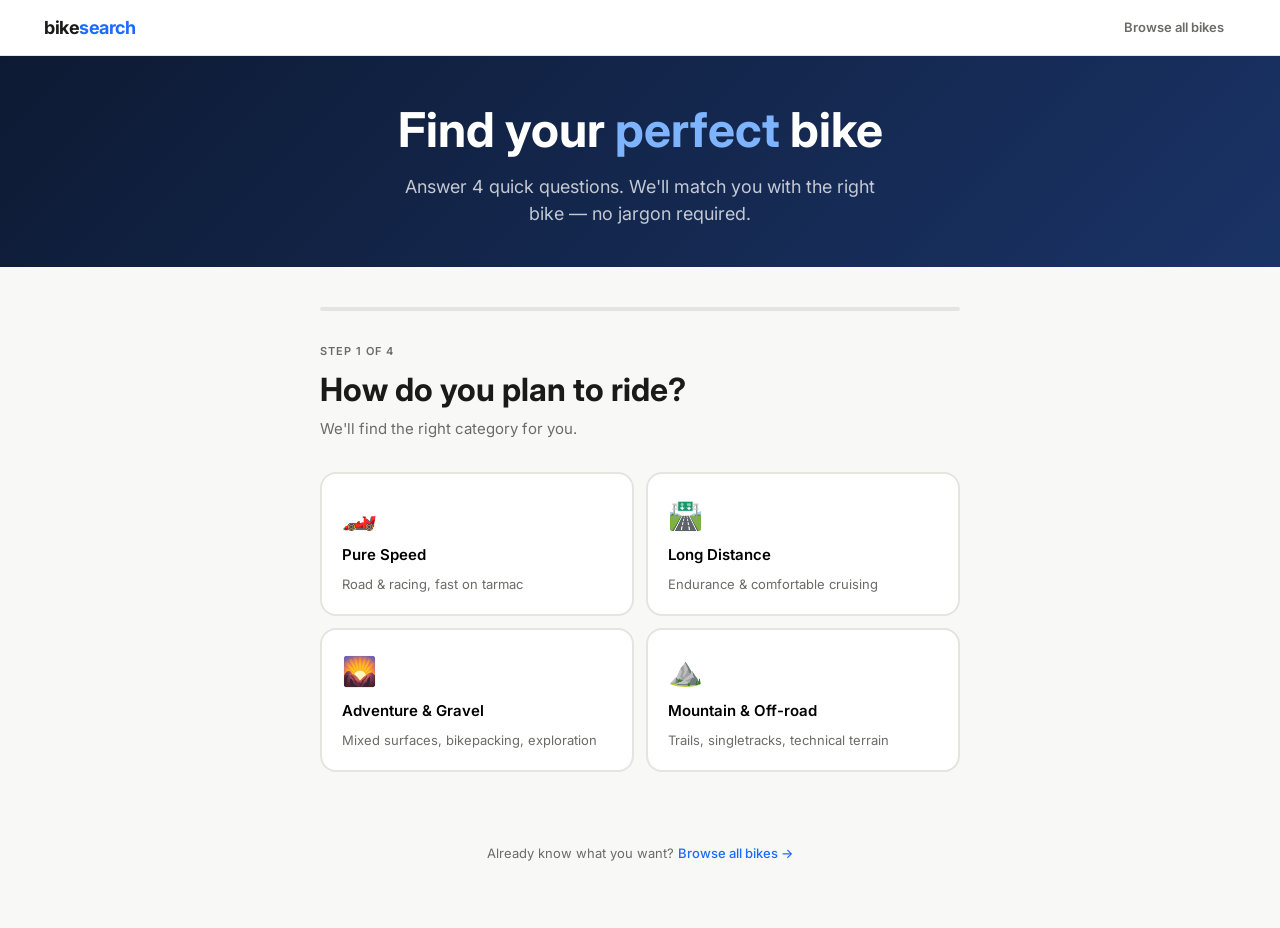
==== index.html @ 5f413443 "Build first site version: wizard, results, comparator, size recommender - index.html: 4-step guided " ====
<!DOCTYPE html>
<html lang="en">
<head>
  <meta charset="UTF-8">
  <meta name="viewport" content="width=device-width, initial-scale=1">
  <title>Bike Search — Find Your Perfect Bike</title>
  <meta name="description" content="Guided bike search and comparator. Find your perfect road, gravel, or mountain bike in minutes.">
  <link rel="preconnect" href="https://fonts.googleapis.com">
  <link rel="preconnect" href="https://fonts.gstatic.com" crossorigin>
  <link href="https://fonts.googleapis.com/css2?family=Inter:wght@400;500;600;700&display=swap" rel="stylesheet">
  <link rel="stylesheet" href="css/base.css">
  <link rel="stylesheet" href="css/components.css">
  <link rel="stylesheet" href="css/pages/wizard.css">
</head>
<body>

  <nav class="topnav">
    <div class="container">
      <a class="topnav__logo" href="index.html">bike<span>search</span></a>
      <a href="results.html" class="btn btn-ghost text-sm">Browse all bikes</a>
    </div>
  </nav>

  <!-- Hero -->
  <section class="hero">
    <div class="container">
      <div class="hero__content">
        <h1 class="hero__title">Find your <em>perfect</em> bike</h1>
        <p class="hero__sub">Answer 4 quick questions. We'll match you with the right bike — no jargon required.</p>
      </div>
    </div>
  </section>

  <!-- Wizard -->
  <main class="wizard-page">
    <div class="container">
      <div id="wizard-root"></div>
      <p class="wizard-skip">
        Already know what you want?
        <a href="results.html">Browse all bikes →</a>
      </p>
    </div>
  </main>

  <div id="toast" role="alert" aria-live="polite"></div>

  <script src="config.js" onerror="console.warn('config.js not found — set window.CATALOG_API_KEY manually')"></script>
  <script type="module">
    import { initWizard } from './js/wizard.js';
    initWizard('wizard-root');
  </script>
</body>
</html>
---- css/base.css ----
/* ─── Reset ──────────────────────────────────────────────────────────────── */
*, *::before, *::after { box-sizing: border-box; margin: 0; padding: 0; }
img, svg { display: block; max-width: 100%; }
button { cursor: pointer; font: inherit; border: none; background: none; }
a { color: inherit; text-decoration: none; }
ul, ol { list-style: none; }
dialog { border: none; padding: 0; }

/* ─── Design tokens ──────────────────────────────────────────────────────── */
:root {
  /* Colours */
  --c-bg:        #f8f8f6;
  --c-surface:   #ffffff;
  --c-border:    #e4e4e0;
  --c-text:      #1a1a18;
  --c-muted:     #6b6b67;
  --c-accent:    #1a6bff;
  --c-accent-dk: #0d52cc;
  --c-road:      #1a6bff;
  --c-gravel:    #2e9e6b;
  --c-mtb:       #d46b00;
  --c-danger:    #d43030;
  --c-warning:   #e8a020;
  --c-success:   #2e9e6b;

  /* Spacing */
  --sp-1: 4px;
  --sp-2: 8px;
  --sp-3: 12px;
  --sp-4: 16px;
  --sp-5: 20px;
  --sp-6: 24px;
  --sp-8: 32px;
  --sp-10: 40px;
  --sp-12: 48px;
  --sp-16: 64px;

  /* Typography */
  --font: 'Inter', system-ui, -apple-system, sans-serif;
  --fs-xs:  11px;
  --fs-sm:  13px;
  --fs-md:  15px;
  --fs-lg:  18px;
  --fs-xl:  24px;
  --fs-2xl: 32px;
  --fs-3xl: 48px;
  --fw-normal: 400;
  --fw-medium: 500;
  --fw-semibold: 600;
  --fw-bold: 700;
  --lh-tight: 1.2;
  --lh-base:  1.5;

  /* Radius */
  --r-sm:   6px;
  --r-md:   10px;
  --r-lg:   16px;
  --r-full: 999px;

  /* Shadow */
  --shadow-sm: 0 1px 3px rgba(0,0,0,.08), 0 1px 2px rgba(0,0,0,.06);
  --shadow-md: 0 4px 12px rgba(0,0,0,.10), 0 2px 4px rgba(0,0,0,.06);
  --shadow-lg: 0 12px 32px rgba(0,0,0,.12), 0 4px 8px rgba(0,0,0,.06);

  /* Transitions */
  --t-fast: 120ms ease;
  --t-base: 200ms ease;
}

/* ─── Base styles ────────────────────────────────────────────────────────── */
html { font-size: 16px; scroll-behavior: smooth; }

body {
  font-family: var(--font);
  font-size: var(--fs-md);
  line-height: var(--lh-base);
  color: var(--c-text);
  background: var(--c-bg);
  -webkit-font-smoothing: antialiased;
}

h1, h2, h3, h4 {
  line-height: var(--lh-tight);
  font-weight: var(--fw-bold);
}

/* ─── Layout helpers ─────────────────────────────────────────────────────── */
.container {
  width: 100%;
  max-width: 1240px;
  margin: 0 auto;
  padding: 0 var(--sp-6);
}

/* ─── Topnav ─────────────────────────────────────────────────────────────── */
.topnav {
  position: sticky;
  top: 0;
  z-index: 100;
  background: var(--c-surface);
  border-bottom: 1px solid var(--c-border);
  height: 56px;
  display: flex;
  align-items: center;
}
.topnav .container {
  display: flex;
  align-items: center;
  justify-content: space-between;
  gap: var(--sp-4);
}
.topnav__logo {
  font-size: var(--fs-lg);
  font-weight: var(--fw-bold);
  letter-spacing: -.5px;
  color: var(--c-text);
}
.topnav__logo span { color: var(--c-accent); }

/* ─── Utility classes ────────────────────────────────────────────────────── */
.sr-only {
  position: absolute; width: 1px; height: 1px;
  padding: 0; margin: -1px; overflow: hidden;
  clip: rect(0,0,0,0); white-space: nowrap; border: 0;
}
.text-muted { color: var(--c-muted); }
.text-sm    { font-size: var(--fs-sm); }

/* ─── Toast ──────────────────────────────────────────────────────────────── */
#toast {
  position: fixed;
  bottom: var(--sp-8);
  left: 50%;
  transform: translateX(-50%) translateY(20px);
  background: var(--c-text);
  color: #fff;
  font-size: var(--fs-sm);
  font-weight: var(--fw-medium);
  padding: var(--sp-3) var(--sp-5);
  border-radius: var(--r-full);
  opacity: 0;
  transition: opacity var(--t-base), transform var(--t-base);
  pointer-events: none;
  z-index: 9999;
  white-space: nowrap;
}
#toast.show {
  opacity: 1;
  transform: translateX(-50%) translateY(0);
}

/* ─── Skeleton loader ────────────────────────────────────────────────────── */
@keyframes shimmer {
  0%   { background-position: -400px 0; }
  100% { background-position:  400px 0; }
}
.skeleton {
  border-radius: var(--r-md);
  background: linear-gradient(90deg, #ebebeb 25%, #f5f5f5 50%, #ebebeb 75%);
  background-size: 800px 100%;
  animation: shimmer 1.4s infinite;
}
---- css/components.css ----
/* ─── Buttons ────────────────────────────────────────────────────────────── */
.btn {
  display: inline-flex;
  align-items: center;
  justify-content: center;
  gap: var(--sp-2);
  padding: var(--sp-3) var(--sp-5);
  border-radius: var(--r-md);
  font-size: var(--fs-sm);
  font-weight: var(--fw-semibold);
  transition: background var(--t-fast), color var(--t-fast), border-color var(--t-fast);
  white-space: nowrap;
  line-height: 1;
}
.btn:disabled { opacity: .45; cursor: not-allowed; }

.btn-primary {
  background: var(--c-accent);
  color: #fff;
}
.btn-primary:hover:not(:disabled) { background: var(--c-accent-dk); }

.btn-secondary {
  background: var(--c-surface);
  color: var(--c-text);
  border: 1.5px solid var(--c-border);
}
.btn-secondary:hover:not(:disabled) { border-color: #bbb; background: var(--c-bg); }

.btn-ghost {
  color: var(--c-muted);
  padding: var(--sp-2) var(--sp-3);
}
.btn-ghost:hover { color: var(--c-text); background: var(--c-bg); border-radius: var(--r-sm); }

.btn-lg {
  padding: var(--sp-4) var(--sp-8);
  font-size: var(--fs-md);
  border-radius: var(--r-lg);
}

/* ─── Chip (multi-select filter) ─────────────────────────────────────────── */
.chip {
  display: inline-flex;
  align-items: center;
  gap: var(--sp-1);
  padding: var(--sp-1) var(--sp-3);
  border-radius: var(--r-full);
  font-size: var(--fs-sm);
  font-weight: var(--fw-medium);
  border: 1.5px solid var(--c-border);
  background: var(--c-surface);
  color: var(--c-muted);
  cursor: pointer;
  transition: all var(--t-fast);
  user-select: none;
}
.chip:hover { border-color: var(--c-accent); color: var(--c-accent); }
.chip.active {
  background: var(--c-accent);
  border-color: var(--c-accent);
  color: #fff;
}

/* ─── Badge ──────────────────────────────────────────────────────────────── */
.badge {
  display: inline-block;
  padding: 2px 8px;
  border-radius: var(--r-full);
  font-size: var(--fs-xs);
  font-weight: var(--fw-semibold);
  text-transform: uppercase;
  letter-spacing: .5px;
}
.badge-road   { background: #deeaff; color: var(--c-road); }
.badge-gravel { background: #d3f0e4; color: var(--c-gravel); }
.badge-mtb    { background: #fde8cc; color: var(--c-mtb); }

/* ─── Bike card ──────────────────────────────────────────────────────────── */
.bike-card {
  background: var(--c-surface);
  border: 1px solid var(--c-border);
  border-radius: var(--r-lg);
  overflow: hidden;
  transition: box-shadow var(--t-base), transform var(--t-base);
  display: flex;
  flex-direction: column;
  cursor: pointer;
}
.bike-card:hover {
  box-shadow: var(--shadow-md);
  transform: translateY(-2px);
}
.bike-card__image-wrap {
  position: relative;
  aspect-ratio: 16/9;
  background: #f0f0ee;
  overflow: hidden;
}
.bike-card__image-wrap img {
  width: 100%; height: 100%;
  object-fit: cover;
  transition: transform var(--t-base);
}
.bike-card:hover .bike-card__image-wrap img { transform: scale(1.03); }
.bike-card__img-placeholder {
  width: 100%; height: 100%;
  display: flex;
  align-items: center;
  justify-content: center;
  color: #ccc;
}
.bike-card__compare {
  position: absolute;
  top: var(--sp-3);
  right: var(--sp-3);
  width: 28px; height: 28px;
  border-radius: var(--r-sm);
  border: 1.5px solid var(--c-border);
  background: rgba(255,255,255,.9);
  display: flex; align-items: center; justify-content: center;
  cursor: pointer;
  transition: all var(--t-fast);
  -webkit-appearance: none;
  appearance: none;
}
.bike-card__compare:hover, .bike-card__compare:checked { border-color: var(--c-accent); }
.bike-card__compare:checked { background: var(--c-accent); }
.bike-card__compare:checked::after {
  content: '';
  width: 10px; height: 10px;
  background: url("data:image/svg+xml,%3Csvg xmlns='http://www.w3.org/2000/svg' viewBox='0 0 10 10'%3E%3Cpath d='M1.5 5.5L4 8l4.5-6' stroke='white' stroke-width='1.5' fill='none' stroke-linecap='round'/%3E%3C/svg%3E") center/contain no-repeat;
}
.bike-card__badge {
  position: absolute;
  top: var(--sp-3);
  left: var(--sp-3);
}
.bike-card__body {
  padding: var(--sp-4);
  display: flex;
  flex-direction: column;
  gap: var(--sp-2);
  flex: 1;
}
.bike-card__brand { font-size: var(--fs-xs); color: var(--c-muted); font-weight: var(--fw-medium); text-transform: uppercase; letter-spacing: .5px; }
.bike-card__model {
  font-size: var(--fs-md);
  font-weight: var(--fw-semibold);
  line-height: 1.3;
  display: -webkit-box;
  -webkit-line-clamp: 2;
  -webkit-box-orient: vertical;
  overflow: hidden;
}
.bike-card__specs {
  display: flex;
  gap: var(--sp-4);
  font-size: var(--fs-sm);
  color: var(--c-muted);
  margin-top: auto;
  padding-top: var(--sp-3);
  border-top: 1px solid var(--c-border);
}
.bike-card__spec { display: flex; flex-direction: column; gap: 2px; }
.bike-card__spec-label { font-size: var(--fs-xs); text-transform: uppercase; letter-spacing: .4px; }
.bike-card__spec-value { font-weight: var(--fw-semibold); color: var(--c-text); }
.bike-card__price {
  font-size: var(--fs-lg);
  font-weight: var(--fw-bold);
  color: var(--c-text);
}

/* ─── Filter panel ───────────────────────────────────────────────────────── */
.filter-group { margin-bottom: var(--sp-6); }
.filter-group__label {
  display: flex;
  align-items: center;
  gap: var(--sp-2);
  font-size: var(--fs-sm);
  font-weight: var(--fw-semibold);
  margin-bottom: var(--sp-3);
  color: var(--c-text);
}
.filter-group__chips { display: flex; flex-wrap: wrap; gap: var(--sp-2); }

.tooltip-icon {
  width: 16px; height: 16px;
  border-radius: 50%;
  border: 1px solid var(--c-muted);
  color: var(--c-muted);
  font-size: 10px;
  font-weight: var(--fw-bold);
  display: inline-flex; align-items: center; justify-content: center;
  cursor: help;
  position: relative;
  flex-shrink: 0;
}
.tooltip-icon::after {
  content: attr(data-tip);
  position: absolute;
  bottom: calc(100% + 6px);
  left: 50%;
  transform: translateX(-50%);
  background: var(--c-text);
  color: #fff;
  font-size: var(--fs-xs);
  font-weight: var(--fw-normal);
  padding: var(--sp-2) var(--sp-3);
  border-radius: var(--r-sm);
  white-space: nowrap;
  max-width: 220px;
  white-space: normal;
  text-align: center;
  width: max-content;
  max-width: 200px;
  pointer-events: none;
  opacity: 0;
  transition: opacity var(--t-fast);
  z-index: 50;
  line-height: 1.4;
}
.tooltip-icon:hover::after { opacity: 1; }

/* Range slider */
.range-wrap { padding: var(--sp-2) 0; }
.range-labels { display: flex; justify-content: space-between; font-size: var(--fs-sm); color: var(--c-muted); margin-top: var(--sp-2); }
input[type=range] {
  -webkit-appearance: none;
  width: 100%;
  height: 4px;
  border-radius: 2px;
  background: var(--c-border);
  outline: none;
}
input[type=range]::-webkit-slider-thumb {
  -webkit-appearance: none;
  width: 18px; height: 18px;
  border-radius: 50%;
  background: var(--c-accent);
  cursor: pointer;
  border: 2px solid #fff;
  box-shadow: var(--shadow-sm);
}

/* Select */
.filter-select {
  width: 100%;
  padding: var(--sp-2) var(--sp-3);
  border: 1.5px solid var(--c-border);
  border-radius: var(--r-sm);
  font: inherit;
  font-size: var(--fs-sm);
  color: var(--c-text);
  background: var(--c-surface);
  cursor: pointer;
}
.filter-select:focus { outline: 2px solid var(--c-accent); outline-offset: 1px; }

/* Active filters bar */
.active-filters {
  display: flex;
  flex-wrap: wrap;
  align-items: center;
  gap: var(--sp-2);
  padding: var(--sp-3) 0;
}
.active-filter-tag {
  display: inline-flex;
  align-items: center;
  gap: var(--sp-1);
  padding: var(--sp-1) var(--sp-3);
  background: #deeaff;
  color: var(--c-accent-dk);
  border-radius: var(--r-full);
  font-size: var(--fs-xs);
  font-weight: var(--fw-medium);
}
.active-filter-tag button {
  width: 14px; height: 14px;
  border-radius: 50%;
  display: flex; align-items: center; justify-content: center;
  color: var(--c-accent-dk);
  font-size: 12px;
  line-height: 1;
}
.active-filter-tag button:hover { background: rgba(26,107,255,.15); }

/* ─── Comparator tray ────────────────────────────────────────────────────── */
.compare-tray {
  position: fixed;
  bottom: 0;
  left: 0;
  right: 0;
  background: var(--c-surface);
  border-top: 1px solid var(--c-border);
  box-shadow: 0 -4px 20px rgba(0,0,0,.10);
  z-index: 200;
  padding: var(--sp-3) var(--sp-6);
  display: flex;
  align-items: center;
  justify-content: space-between;
  gap: var(--sp-4);
  transform: translateY(100%);
  transition: transform var(--t-base);
}
.compare-tray.visible { transform: translateY(0); }
.compare-tray__bikes { display: flex; gap: var(--sp-3); align-items: center; }
.compare-tray__thumb {
  position: relative;
  width: 60px; height: 40px;
  border-radius: var(--r-sm);
  overflow: hidden;
  border: 1px solid var(--c-border);
  background: #f0f0ee;
  flex-shrink: 0;
}
.compare-tray__thumb img { width: 100%; height: 100%; object-fit: cover; }
.compare-tray__thumb-remove {
  position: absolute;
  top: -4px; right: -4px;
  width: 16px; height: 16px;
  border-radius: 50%;
  background: var(--c-danger);
  color: #fff;
  font-size: 10px;
  display: flex; align-items: center; justify-content: center;
}
.compare-tray__slot {
  width: 60px; height: 40px;
  border: 1.5px dashed var(--c-border);
  border-radius: var(--r-sm);
  display: flex; align-items: center; justify-content: center;
  color: var(--c-muted);
  font-size: var(--fs-xs);
  flex-shrink: 0;
}

/* ─── Dialog / modal ─────────────────────────────────────────────────────── */
dialog::backdrop { background: rgba(0,0,0,.45); }
.modal {
  border-radius: var(--r-lg);
  box-shadow: var(--shadow-lg);
  width: min(680px, calc(100vw - 32px));
  max-height: calc(100vh - 64px);
  overflow-y: auto;
}
.modal__header {
  display: flex;
  align-items: flex-start;
  justify-content: space-between;
  padding: var(--sp-6);
  border-bottom: 1px solid var(--c-border);
  position: sticky;
  top: 0;
  background: var(--c-surface);
  z-index: 1;
}
.modal__close {
  width: 32px; height: 32px;
  border-radius: var(--r-sm);
  display: flex; align-items: center; justify-content: center;
  color: var(--c-muted);
  font-size: 20px;
}
.modal__close:hover { background: var(--c-bg); color: var(--c-text); }
.modal__body { padding: var(--sp-6); }

/* ─── Empty state ────────────────────────────────────────────────────────── */
.empty-state {
  text-align: center;
  padding: var(--sp-16) var(--sp-6);
  color: var(--c-muted);
}
.empty-state__icon { font-size: 48px; margin-bottom: var(--sp-4); }
.empty-state h3 { color: var(--c-text); margin-bottom: var(--sp-2); }
.empty-state p { margin-bottom: var(--sp-6); max-width: 360px; margin-left: auto; margin-right: auto; }
---- css/pages/wizard.css ----
/* ─── Hero ───────────────────────────────────────────────────────────────── */
.hero {
  background: linear-gradient(135deg, #0d1a33 0%, #1a3366 100%);
  color: #fff;
  padding: var(--sp-12) 0 var(--sp-10);
  text-align: center;
}
.hero__title {
  font-size: clamp(var(--fs-2xl), 5vw, var(--fs-3xl));
  margin-bottom: var(--sp-4);
  line-height: 1.1;
}
.hero__title em { font-style: normal; color: #7eb3ff; }
.hero__sub { font-size: var(--fs-lg); color: rgba(255,255,255,.75); max-width: 480px; margin: 0 auto; }

/* ─── Wizard page ────────────────────────────────────────────────────────── */
.wizard-page { padding: var(--sp-10) 0 var(--sp-16); }
.wizard-skip { text-align: center; margin-top: var(--sp-10); font-size: var(--fs-sm); color: var(--c-muted); }
.wizard-skip a { color: var(--c-accent); font-weight: var(--fw-medium); }
.wizard-skip a:hover { text-decoration: underline; }

/* ─── Wizard component ───────────────────────────────────────────────────── */
.wizard { max-width: 640px; margin: 0 auto; }

.wizard__progress {
  height: 4px;
  background: var(--c-border);
  border-radius: 2px;
  margin-bottom: var(--sp-8);
  overflow: hidden;
}
.wizard__progress-bar {
  height: 100%;
  background: var(--c-accent);
  border-radius: 2px;
  transition: width 400ms cubic-bezier(.4,0,.2,1);
}

.wizard__step-count {
  font-size: var(--fs-xs);
  font-weight: var(--fw-semibold);
  text-transform: uppercase;
  letter-spacing: 1px;
  color: var(--c-muted);
  margin-bottom: var(--sp-3);
}
.wizard__question {
  font-size: clamp(var(--fs-xl), 4vw, var(--fs-2xl));
  margin-bottom: var(--sp-2);
}
.wizard__subtitle {
  color: var(--c-muted);
  margin-bottom: var(--sp-8);
}

/* Choices grid */
.wizard__choices {
  display: grid;
  grid-template-columns: repeat(2, 1fr);
  gap: var(--sp-3);
  margin-bottom: var(--sp-8);
}
@media (max-width: 480px) { .wizard__choices { grid-template-columns: 1fr; } }

.wizard__choice {
  display: flex;
  flex-direction: column;
  align-items: flex-start;
  gap: var(--sp-2);
  padding: var(--sp-5);
  background: var(--c-surface);
  border: 2px solid var(--c-border);
  border-radius: var(--r-lg);
  text-align: left;
  cursor: pointer;
  transition: border-color var(--t-fast), box-shadow var(--t-fast), transform var(--t-fast);
}
.wizard__choice:hover {
  border-color: var(--c-accent);
  box-shadow: 0 0 0 3px rgba(26,107,255,.12);
  transform: translateY(-2px);
}
.wizard__choice:focus-visible {
  outline: 2px solid var(--c-accent);
  outline-offset: 2px;
}
.wizard__choice-icon { font-size: 28px; }
.wizard__choice-label { font-size: var(--fs-md); font-weight: var(--fw-semibold); }
.wizard__choice-desc  { font-size: var(--fs-sm); color: var(--c-muted); line-height: var(--lh-base); }

/* Slider */
.wizard__slider-wrap { text-align: center; }
.wizard__slider-value {
  font-size: var(--fs-3xl);
  font-weight: var(--fw-bold);
  color: var(--c-accent);
  margin-bottom: var(--sp-5);
}
.wizard__slider { width: 100%; margin-bottom: var(--sp-1); }
.wizard__slider-labels {
  display: flex;
  justify-content: space-between;
  font-size: var(--fs-sm);
  color: var(--c-muted);
}

/* Nav */
.wizard__nav { display: flex; justify-content: flex-start; }
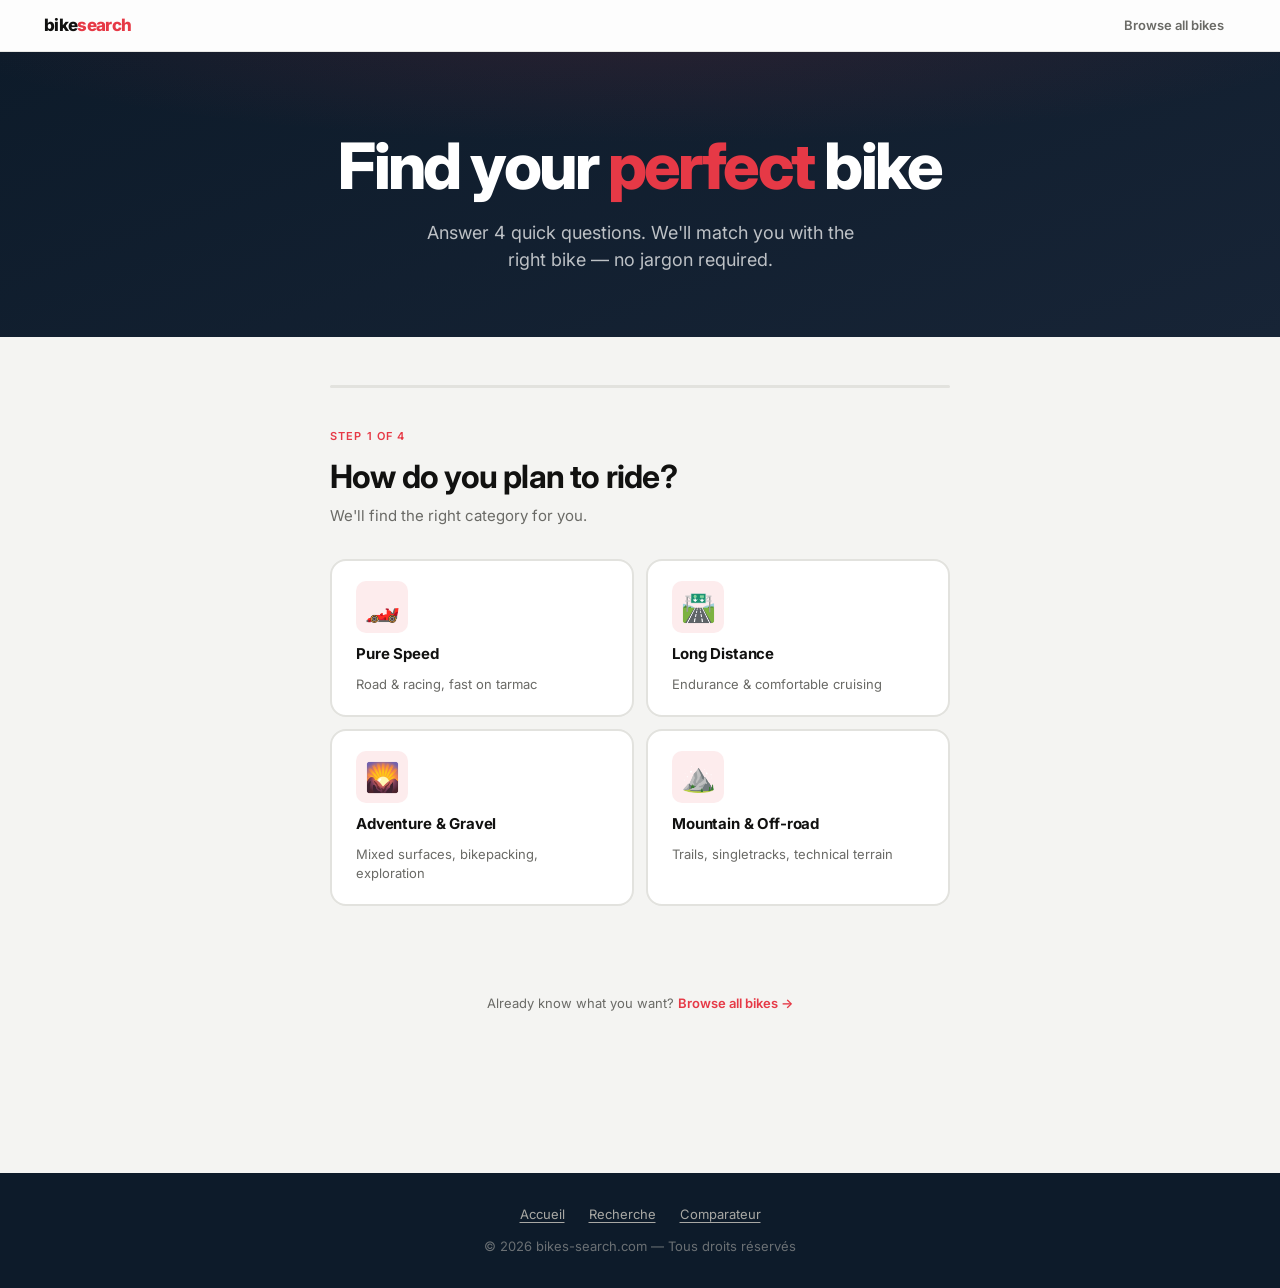
==== commit 8fe8e0fe: "Add site footer to all pages Co-Authored-By: Claude Sonnet 4.6 <noreply@anthropic.com>" ====
--- a/index.html
+++ b/index.html
@@ -44,7 +44,17 @@
 
   <div id="toast" role="alert" aria-live="polite"></div>
 
-  <script src="config.js" onerror="console.warn('config.js not found — set window.CATALOG_API_KEY manually')"></script>
+  <footer class="site-footer">
+    <div class="site-footer__inner">
+      <nav class="site-footer__links">
+        <a href="index.html">Accueil</a>
+        <a href="results.html">Recherche</a>
+        <a href="compare.html">Comparateur</a>
+      </nav>
+      <p class="site-footer__copy">&copy; 2026 bikes-search.com &mdash; Tous droits r&eacute;serv&eacute;s</p>
+    </div>
+  </footer>
+
   <script type="module">
     import { initWizard } from './js/wizard.js';
     initWizard('wizard-root');
--- a/css/base.css
+++ b/css/base.css
@@ -8,63 +8,100 @@
 
 /* ─── Design tokens ──────────────────────────────────────────────────────── */
 :root {
-  /* Colours */
-  --c-bg:        #f8f8f6;
-  --c-surface:   #ffffff;
-  --c-border:    #e4e4e0;
-  --c-text:      #1a1a18;
-  --c-muted:     #6b6b67;
-  --c-accent:    #1a6bff;
-  --c-accent-dk: #0d52cc;
-  --c-road:      #1a6bff;
-  --c-gravel:    #2e9e6b;
-  --c-mtb:       #d46b00;
-  --c-danger:    #d43030;
-  --c-warning:   #e8a020;
-  --c-success:   #2e9e6b;
-
-  /* Spacing */
-  --sp-1: 4px;
-  --sp-2: 8px;
-  --sp-3: 12px;
-  --sp-4: 16px;
-  --sp-5: 20px;
-  --sp-6: 24px;
-  --sp-8: 32px;
-  --sp-10: 40px;
-  --sp-12: 48px;
-  --sp-16: 64px;
-
-  /* Typography */
+  /* ── Colours ──────────────────────────────────────────────────────────── */
+  --c-bg:           #f4f4f2;
+  --c-surface:      #ffffff;
+  --c-surface-2:    #f0efed;
+  --c-border:       #e2e2de;
+  --c-border-strong:#c8c8c4;
+  --c-text:         #111110;
+  --c-text-2:       #3d3d3a;
+  --c-muted:        #6a6a66;
+  --c-muted-light:  #a8a8a4;
+
+  /* Accent — energetic red-coral */
+  --c-accent:       #e63946;
+  --c-accent-dk:    #c0272f;
+  --c-accent-bg:    #fdeced;
+
+  /* Dark surfaces */
+  --c-navy:         #0d1b2a;
+  --c-navy-2:       #172436;
+
+  /* Category colours */
+  --c-road:         #1a6bff;
+  --c-road-bg:      #deeaff;
+  --c-gravel:       #1f8c56;
+  --c-gravel-bg:    #d0f0e0;
+  --c-mtb:          #d45f00;
+  --c-mtb-bg:       #fde2c8;
+
+  /* Semantic */
+  --c-danger:       #d43030;
+  --c-warning:      #e8a020;
+  --c-success:      #1f8c56;
+
+  /* ── Typography ───────────────────────────────────────────────────────── */
   --font: 'Inter', system-ui, -apple-system, sans-serif;
+
   --fs-xs:  11px;
   --fs-sm:  13px;
   --fs-md:  15px;
   --fs-lg:  18px;
-  --fs-xl:  24px;
-  --fs-2xl: 32px;
+  --fs-xl:  22px;
+  --fs-2xl: 30px;
   --fs-3xl: 48px;
-  --fw-normal: 400;
-  --fw-medium: 500;
+  --fs-4xl: 64px;
+
+  --fw-normal:   400;
+  --fw-medium:   500;
   --fw-semibold: 600;
-  --fw-bold: 700;
-  --lh-tight: 1.2;
+  --fw-bold:     700;
+  --fw-black:    800;
+
+  --lh-tight: 1.1;
+  --lh-snug:  1.25;
   --lh-base:  1.5;
 
-  /* Radius */
+  --ls-tight: -0.03em;
+  --ls-wide:   0.06em;
+
+  /* ── Spacing ──────────────────────────────────────────────────────────── */
+  --sp-1:  4px;
+  --sp-2:  8px;
+  --sp-3:  12px;
+  --sp-4:  16px;
+  --sp-5:  20px;
+  --sp-6:  24px;
+  --sp-8:  32px;
+  --sp-10: 40px;
+  --sp-12: 48px;
+  --sp-16: 64px;
+  --sp-20: 80px;
+  --sp-24: 96px;
+
+  /* ── Border radius ────────────────────────────────────────────────────── */
+  --r-xs:   4px;
   --r-sm:   6px;
   --r-md:   10px;
   --r-lg:   16px;
+  --r-xl:   24px;
   --r-full: 999px;
 
-  /* Shadow */
-  --shadow-sm: 0 1px 3px rgba(0,0,0,.08), 0 1px 2px rgba(0,0,0,.06);
-  --shadow-md: 0 4px 12px rgba(0,0,0,.10), 0 2px 4px rgba(0,0,0,.06);
-  --shadow-lg: 0 12px 32px rgba(0,0,0,.12), 0 4px 8px rgba(0,0,0,.06);
-
-  /* Transitions */
-  --t-fast: 120ms ease;
-  --t-base: 200ms ease;
+  /* ── Shadows ──────────────────────────────────────────────────────────── */
+  --shadow-xs:         0 1px 2px rgba(0,0,0,.06);
+  --shadow-sm:         0 2px 6px rgba(0,0,0,.07), 0 1px 2px rgba(0,0,0,.05);
+  --shadow-md:         0 6px 20px rgba(0,0,0,.10), 0 2px 6px rgba(0,0,0,.06);
+  --shadow-lg:         0 16px 48px rgba(0,0,0,.14), 0 4px 12px rgba(0,0,0,.08);
+  --shadow-xl:         0 24px 64px rgba(0,0,0,.18), 0 8px 24px rgba(0,0,0,.10);
+  --shadow-card-hover: 0 12px 32px rgba(0,0,0,.13), 0 3px 8px rgba(0,0,0,.07);
+  --shadow-tray:       0 -6px 32px rgba(0,0,0,.12), 0 -1px 4px rgba(0,0,0,.06);
+
+  /* ── Transitions ──────────────────────────────────────────────────────── */
+  --t-fast:   110ms ease;
+  --t-base:   190ms ease;
+  --t-slow:   320ms ease;
+  --t-spring: 400ms cubic-bezier(.4,0,.2,1);
 }
 
 /* ─── Base styles ────────────────────────────────────────────────────────── */
@@ -77,11 +114,13 @@
   color: var(--c-text);
   background: var(--c-bg);
   -webkit-font-smoothing: antialiased;
+  -moz-osx-font-smoothing: grayscale;
 }
 
 h1, h2, h3, h4 {
-  line-height: var(--lh-tight);
+  line-height: var(--lh-snug);
   font-weight: var(--fw-bold);
+  letter-spacing: var(--ls-tight);
 }
 
 /* ─── Layout helpers ─────────────────────────────────────────────────────── */
@@ -97,24 +136,32 @@
   position: sticky;
   top: 0;
   z-index: 100;
-  background: var(--c-surface);
-  border-bottom: 1px solid var(--c-border);
-  height: 56px;
+  /* Frosted glass */
+  background: rgba(255, 255, 255, .82);
+  backdrop-filter: blur(16px) saturate(180%);
+  -webkit-backdrop-filter: blur(16px) saturate(180%);
+  border-bottom: 1px solid rgba(226, 226, 222, .80);
+  height: 52px;
   display: flex;
   align-items: center;
 }
+
 .topnav .container {
   display: flex;
   align-items: center;
   justify-content: space-between;
   gap: var(--sp-4);
 }
+
 .topnav__logo {
-  font-size: var(--fs-lg);
-  font-weight: var(--fw-bold);
-  letter-spacing: -.5px;
+  font-size: 17px;
+  font-weight: var(--fw-black);
+  letter-spacing: -0.04em;
   color: var(--c-text);
-}
+  line-height: 1;
+  flex-shrink: 0;
+}
+
 .topnav__logo span { color: var(--c-accent); }
 
 /* ─── Utility classes ────────────────────────────────────────────────────── */
@@ -123,8 +170,15 @@
   padding: 0; margin: -1px; overflow: hidden;
   clip: rect(0,0,0,0); white-space: nowrap; border: 0;
 }
+
 .text-muted { color: var(--c-muted); }
 .text-sm    { font-size: var(--fs-sm); }
+
+/* ─── Focus styles ───────────────────────────────────────────────────────── */
+:focus-visible {
+  outline: 2.5px solid var(--c-accent);
+  outline-offset: 2px;
+}
 
 /* ─── Toast ──────────────────────────────────────────────────────────────── */
 #toast {
@@ -132,18 +186,20 @@
   bottom: var(--sp-8);
   left: 50%;
   transform: translateX(-50%) translateY(20px);
-  background: var(--c-text);
+  background: var(--c-navy);
   color: #fff;
   font-size: var(--fs-sm);
   font-weight: var(--fw-medium);
-  padding: var(--sp-3) var(--sp-5);
+  padding: var(--sp-3) var(--sp-6);
   border-radius: var(--r-full);
+  box-shadow: var(--shadow-md);
   opacity: 0;
   transition: opacity var(--t-base), transform var(--t-base);
   pointer-events: none;
   z-index: 9999;
   white-space: nowrap;
 }
+
 #toast.show {
   opacity: 1;
   transform: translateX(-50%) translateY(0);
@@ -151,12 +207,28 @@
 
 /* ─── Skeleton loader ────────────────────────────────────────────────────── */
 @keyframes shimmer {
-  0%   { background-position: -400px 0; }
-  100% { background-position:  400px 0; }
-}
+  0%   { background-position: -600px 0; }
+  100% { background-position:  600px 0; }
+}
+
 .skeleton {
   border-radius: var(--r-md);
-  background: linear-gradient(90deg, #ebebeb 25%, #f5f5f5 50%, #ebebeb 75%);
-  background-size: 800px 100%;
-  animation: shimmer 1.4s infinite;
-}
+  background: linear-gradient(
+    90deg,
+    var(--c-surface-2) 25%,
+    #e8e8e5 50%,
+    var(--c-surface-2) 75%
+  );
+  background-size: 600px 100%;
+  animation: shimmer 1.5s ease-in-out infinite;
+}
+
+/* ─── Reduced motion ─────────────────────────────────────────────────────── */
+@media (prefers-reduced-motion: reduce) {
+  *, *::before, *::after {
+    animation-duration: .01ms !important;
+    animation-iteration-count: 1 !important;
+    transition-duration: .01ms !important;
+  }
+  html { scroll-behavior: auto; }
+}
--- a/css/components.css
+++ b/css/components.css
@@ -1,4 +1,4 @@
-/* ─── Buttons ────────────────────────────────────────────────────────────── */
+/* ─── Buttons ─────────────────────────────────────────────────────────────── */
 .btn {
   display: inline-flex;
   align-items: center;
@@ -8,38 +8,63 @@
   border-radius: var(--r-md);
   font-size: var(--fs-sm);
   font-weight: var(--fw-semibold);
-  transition: background var(--t-fast), color var(--t-fast), border-color var(--t-fast);
+  line-height: 1;
   white-space: nowrap;
-  line-height: 1;
-}
-.btn:disabled { opacity: .45; cursor: not-allowed; }
-
+  transition:
+    background var(--t-fast),
+    color var(--t-fast),
+    border-color var(--t-fast),
+    box-shadow var(--t-fast),
+    transform var(--t-fast);
+}
+
+.btn:disabled { opacity: .4; cursor: not-allowed; }
+.btn:not(:disabled):active { transform: translateY(0) !important; }
+
+/* Primary — pill-shaped, accent red */
 .btn-primary {
   background: var(--c-accent);
   color: #fff;
-}
-.btn-primary:hover:not(:disabled) { background: var(--c-accent-dk); }
-
+  border-radius: var(--r-full);
+}
+.btn-primary:hover:not(:disabled) {
+  background: var(--c-accent-dk);
+  transform: translateY(-1px);
+  box-shadow: var(--shadow-sm);
+}
+
+/* Secondary — bordered, rectangular */
 .btn-secondary {
   background: var(--c-surface);
   color: var(--c-text);
   border: 1.5px solid var(--c-border);
 }
-.btn-secondary:hover:not(:disabled) { border-color: #bbb; background: var(--c-bg); }
-
+.btn-secondary:hover:not(:disabled) {
+  border-color: var(--c-border-strong);
+  background: var(--c-surface-2);
+}
+
+/* Ghost — minimal, for navigation-level actions */
 .btn-ghost {
   color: var(--c-muted);
   padding: var(--sp-2) var(--sp-3);
 }
-.btn-ghost:hover { color: var(--c-text); background: var(--c-bg); border-radius: var(--r-sm); }
-
+.btn-ghost:hover:not(:disabled) {
+  color: var(--c-text);
+  background: var(--c-surface-2);
+  border-radius: var(--r-sm);
+}
+
+/* Large size modifier */
 .btn-lg {
   padding: var(--sp-4) var(--sp-8);
   font-size: var(--fs-md);
-  border-radius: var(--r-lg);
-}
-
-/* ─── Chip (multi-select filter) ─────────────────────────────────────────── */
+}
+
+/* btn-primary + btn-lg stays pill */
+.btn-primary.btn-lg { border-radius: var(--r-full); }
+
+/* ─── Chip (multi-select filter) ──────────────────────────────────────────── */
 .chip {
   display: inline-flex;
   align-items: center;
@@ -52,142 +77,241 @@
   background: var(--c-surface);
   color: var(--c-muted);
   cursor: pointer;
-  transition: all var(--t-fast);
+  transition: background var(--t-fast), border-color var(--t-fast), color var(--t-fast), transform var(--t-fast);
   user-select: none;
 }
-.chip:hover { border-color: var(--c-accent); color: var(--c-accent); }
+.chip:hover {
+  border-color: var(--c-accent);
+  color: var(--c-accent);
+  background: var(--c-accent-bg);
+}
+.chip:active { transform: scale(.97); }
+
 .chip.active {
   background: var(--c-accent);
   border-color: var(--c-accent);
   color: #fff;
-}
-
-/* ─── Badge ──────────────────────────────────────────────────────────────── */
+  font-weight: var(--fw-semibold);
+}
+.chip.active:hover {
+  background: var(--c-accent-dk);
+  border-color: var(--c-accent-dk);
+  color: #fff;
+}
+
+/* ─── Badge ───────────────────────────────────────────────────────────────── */
 .badge {
   display: inline-block;
-  padding: 2px 8px;
+  padding: 3px 8px;
   border-radius: var(--r-full);
   font-size: var(--fs-xs);
   font-weight: var(--fw-semibold);
   text-transform: uppercase;
-  letter-spacing: .5px;
-}
-.badge-road   { background: #deeaff; color: var(--c-road); }
-.badge-gravel { background: #d3f0e4; color: var(--c-gravel); }
-.badge-mtb    { background: #fde8cc; color: var(--c-mtb); }
-
-/* ─── Bike card ──────────────────────────────────────────────────────────── */
+  letter-spacing: var(--ls-wide);
+  line-height: 1.4;
+}
+.badge-road   { background: var(--c-road-bg);   color: var(--c-road); }
+.badge-gravel { background: var(--c-gravel-bg); color: var(--c-gravel); }
+.badge-mtb    { background: var(--c-mtb-bg);    color: var(--c-mtb); }
+
+/* ─── Bike card ───────────────────────────────────────────────────────────── */
 .bike-card {
   background: var(--c-surface);
   border: 1px solid var(--c-border);
+  /* Default 3px left border — overridden by category selectors below */
+  border-left: 3px solid var(--c-border);
   border-radius: var(--r-lg);
   overflow: hidden;
-  transition: box-shadow var(--t-base), transform var(--t-base);
   display: flex;
   flex-direction: column;
   cursor: pointer;
-}
-.bike-card:hover {
-  box-shadow: var(--shadow-md);
-  transform: translateY(-2px);
-}
+  transition:
+    box-shadow var(--t-base),
+    transform var(--t-base),
+    border-color var(--t-base);
+}
+
+/* Category left-border accent — uses :has() to detect badge class */
+.bike-card:has(.badge-road)   { border-left-color: var(--c-road); }
+.bike-card:has(.badge-gravel) { border-left-color: var(--c-gravel); }
+.bike-card:has(.badge-mtb)    { border-left-color: var(--c-mtb); }
+
+@media (prefers-reduced-motion: no-preference) {
+  .bike-card:hover {
+    box-shadow: var(--shadow-card-hover);
+    transform: translateY(-4px);
+  }
+}
+/* Shadow always applies, even without motion */
+.bike-card:hover { box-shadow: var(--shadow-card-hover); }
+
+/* Image area */
 .bike-card__image-wrap {
   position: relative;
-  aspect-ratio: 16/9;
-  background: #f0f0ee;
+  aspect-ratio: 3/2;
+  background: var(--c-surface-2);
   overflow: hidden;
-}
+  flex-shrink: 0;
+}
+
 .bike-card__image-wrap img {
   width: 100%; height: 100%;
   object-fit: cover;
   transition: transform var(--t-base);
 }
-.bike-card:hover .bike-card__image-wrap img { transform: scale(1.03); }
+
+@media (prefers-reduced-motion: no-preference) {
+  .bike-card:hover .bike-card__image-wrap img { transform: scale(1.05); }
+}
+
 .bike-card__img-placeholder {
   width: 100%; height: 100%;
   display: flex;
   align-items: center;
   justify-content: center;
-  color: #ccc;
-}
+  font-size: 40px;
+  color: var(--c-muted-light);
+  background: var(--c-surface-2);
+}
+
+/* Compare checkbox — top-right of image */
 .bike-card__compare {
   position: absolute;
   top: var(--sp-3);
   right: var(--sp-3);
   width: 28px; height: 28px;
   border-radius: var(--r-sm);
-  border: 1.5px solid var(--c-border);
-  background: rgba(255,255,255,.9);
+  border: 1.5px solid rgba(255,255,255,.85);
+  background: rgba(255,255,255,.90);
+  box-shadow: var(--shadow-xs);
   display: flex; align-items: center; justify-content: center;
   cursor: pointer;
-  transition: all var(--t-fast);
+  transition: background var(--t-fast), border-color var(--t-fast);
   -webkit-appearance: none;
   appearance: none;
-}
-.bike-card__compare:hover, .bike-card__compare:checked { border-color: var(--c-accent); }
-.bike-card__compare:checked { background: var(--c-accent); }
+  flex-shrink: 0;
+}
+
+.bike-card__compare:hover {
+  border-color: var(--c-accent);
+  background: rgba(255,255,255,.98);
+}
+
+.bike-card__compare:checked {
+  background: var(--c-accent);
+  border-color: var(--c-accent);
+}
+
 .bike-card__compare:checked::after {
   content: '';
-  width: 10px; height: 10px;
-  background: url("data:image/svg+xml,%3Csvg xmlns='http://www.w3.org/2000/svg' viewBox='0 0 10 10'%3E%3Cpath d='M1.5 5.5L4 8l4.5-6' stroke='white' stroke-width='1.5' fill='none' stroke-linecap='round'/%3E%3C/svg%3E") center/contain no-repeat;
-}
+  display: block;
+  width: 11px; height: 11px;
+  background: url("data:image/svg+xml,%3Csvg xmlns='http://www.w3.org/2000/svg' viewBox='0 0 11 11'%3E%3Cpath d='M1.5 6L4 8.5 9.5 2' stroke='white' stroke-width='1.8' fill='none' stroke-linecap='round' stroke-linejoin='round'/%3E%3C/svg%3E") center/contain no-repeat;
+}
+
+/* Category badge overlay */
 .bike-card__badge {
   position: absolute;
   top: var(--sp-3);
   left: var(--sp-3);
 }
+
+/* Card body */
 .bike-card__body {
-  padding: var(--sp-4);
+  padding: var(--sp-5);
   display: flex;
   flex-direction: column;
-  gap: var(--sp-2);
+  gap: var(--sp-3);
   flex: 1;
 }
-.bike-card__brand { font-size: var(--fs-xs); color: var(--c-muted); font-weight: var(--fw-medium); text-transform: uppercase; letter-spacing: .5px; }
+
+.bike-card__brand {
+  font-size: var(--fs-xs);
+  font-weight: var(--fw-medium);
+  color: var(--c-muted);
+  text-transform: uppercase;
+  letter-spacing: 0.08em;
+  line-height: 1;
+}
+
 .bike-card__model {
   font-size: var(--fs-md);
-  font-weight: var(--fw-semibold);
+  font-weight: var(--fw-bold);
+  letter-spacing: -0.01em;
   line-height: 1.3;
+  color: var(--c-text);
   display: -webkit-box;
   -webkit-line-clamp: 2;
   -webkit-box-orient: vertical;
   overflow: hidden;
 }
+
+.bike-card__price {
+  font-size: var(--fs-xl);
+  font-weight: var(--fw-black);
+  letter-spacing: -0.02em;
+  color: var(--c-accent);
+  line-height: 1;
+}
+
+/* Specs bar at card bottom */
 .bike-card__specs {
   display: flex;
-  gap: var(--sp-4);
-  font-size: var(--fs-sm);
-  color: var(--c-muted);
+  gap: var(--sp-5);
   margin-top: auto;
-  padding-top: var(--sp-3);
+  padding-top: var(--sp-4);
   border-top: 1px solid var(--c-border);
 }
-.bike-card__spec { display: flex; flex-direction: column; gap: 2px; }
-.bike-card__spec-label { font-size: var(--fs-xs); text-transform: uppercase; letter-spacing: .4px; }
-.bike-card__spec-value { font-weight: var(--fw-semibold); color: var(--c-text); }
-.bike-card__price {
-  font-size: var(--fs-lg);
-  font-weight: var(--fw-bold);
-  color: var(--c-text);
-}
-
-/* ─── Filter panel ───────────────────────────────────────────────────────── */
-.filter-group { margin-bottom: var(--sp-6); }
-.filter-group__label {
-  display: flex;
-  align-items: center;
-  gap: var(--sp-2);
+
+.bike-card__spec {
+  display: flex;
+  flex-direction: column;
+  gap: 3px;
+}
+
+.bike-card__spec-label {
+  font-size: var(--fs-xs);
+  text-transform: uppercase;
+  letter-spacing: 0.05em;
+  color: var(--c-muted);
+}
+
+.bike-card__spec-value {
   font-size: var(--fs-sm);
   font-weight: var(--fw-semibold);
+  color: var(--c-text);
+}
+
+/* ─── Filter panel ────────────────────────────────────────────────────────── */
+.filter-group {
+  margin-bottom: var(--sp-6);
+  padding-bottom: var(--sp-6);
+  border-bottom: 1px solid var(--c-border);
+}
+.filter-group:last-child {
+  border-bottom: none;
+  margin-bottom: 0;
+}
+
+.filter-group__label {
+  display: flex;
+  align-items: center;
+  gap: var(--sp-2);
+  font-size: var(--fs-xs);
+  font-weight: var(--fw-semibold);
+  text-transform: uppercase;
+  letter-spacing: 0.07em;
+  color: var(--c-muted);
   margin-bottom: var(--sp-3);
-  color: var(--c-text);
-}
+}
+
 .filter-group__chips { display: flex; flex-wrap: wrap; gap: var(--sp-2); }
 
+/* Tooltip */
 .tooltip-icon {
   width: 16px; height: 16px;
   border-radius: 50%;
-  border: 1px solid var(--c-muted);
+  border: 1px solid var(--c-border-strong);
   color: var(--c-muted);
   font-size: 10px;
   font-weight: var(--fw-bold);
@@ -195,21 +319,21 @@
   cursor: help;
   position: relative;
   flex-shrink: 0;
-}
+  font-style: normal;
+}
+
 .tooltip-icon::after {
   content: attr(data-tip);
   position: absolute;
-  bottom: calc(100% + 6px);
+  bottom: calc(100% + 8px);
   left: 50%;
   transform: translateX(-50%);
-  background: var(--c-text);
+  background: var(--c-navy);
   color: #fff;
   font-size: var(--fs-xs);
   font-weight: var(--fw-normal);
   padding: var(--sp-2) var(--sp-3);
   border-radius: var(--r-sm);
-  white-space: nowrap;
-  max-width: 220px;
   white-space: normal;
   text-align: center;
   width: max-content;
@@ -219,27 +343,53 @@
   transition: opacity var(--t-fast);
   z-index: 50;
   line-height: 1.4;
+  letter-spacing: 0;
+  text-transform: none;
 }
 .tooltip-icon:hover::after { opacity: 1; }
 
 /* Range slider */
 .range-wrap { padding: var(--sp-2) 0; }
-.range-labels { display: flex; justify-content: space-between; font-size: var(--fs-sm); color: var(--c-muted); margin-top: var(--sp-2); }
+.range-labels {
+  display: flex;
+  justify-content: space-between;
+  font-size: var(--fs-sm);
+  color: var(--c-muted);
+  margin-top: var(--sp-2);
+}
+
 input[type=range] {
   -webkit-appearance: none;
   width: 100%;
-  height: 4px;
-  border-radius: 2px;
+  height: 5px;
+  border-radius: 3px;
   background: var(--c-border);
   outline: none;
-}
+  cursor: pointer;
+}
+
 input[type=range]::-webkit-slider-thumb {
   -webkit-appearance: none;
-  width: 18px; height: 18px;
+  width: 20px; height: 20px;
   border-radius: 50%;
   background: var(--c-accent);
   cursor: pointer;
-  border: 2px solid #fff;
+  border: 3px solid #fff;
+  box-shadow: var(--shadow-sm);
+  transition: transform var(--t-fast), box-shadow var(--t-fast);
+}
+
+input[type=range]::-webkit-slider-thumb:hover {
+  transform: scale(1.15);
+  box-shadow: var(--shadow-md);
+}
+
+input[type=range]::-moz-range-thumb {
+  width: 20px; height: 20px;
+  border-radius: 50%;
+  background: var(--c-accent);
+  cursor: pointer;
+  border: 3px solid #fff;
   box-shadow: var(--shadow-sm);
 }
 
@@ -254,10 +404,21 @@
   color: var(--c-text);
   background: var(--c-surface);
   cursor: pointer;
-}
-.filter-select:focus { outline: 2px solid var(--c-accent); outline-offset: 1px; }
-
-/* Active filters bar */
+  transition: border-color var(--t-fast), box-shadow var(--t-fast);
+  appearance: none;
+  background-image: url("data:image/svg+xml,%3Csvg xmlns='http://www.w3.org/2000/svg' width='12' height='12' viewBox='0 0 12 12'%3E%3Cpath d='M2 4l4 4 4-4' stroke='%236a6a66' stroke-width='1.5' fill='none' stroke-linecap='round' stroke-linejoin='round'/%3E%3C/svg%3E");
+  background-repeat: no-repeat;
+  background-position: right var(--sp-3) center;
+  padding-right: var(--sp-8);
+}
+
+.filter-select:focus {
+  outline: none;
+  border-color: var(--c-accent);
+  box-shadow: 0 0 0 3px rgba(230, 57, 70, .12);
+}
+
+/* Active filter tags bar */
 .active-filters {
   display: flex;
   flex-wrap: wrap;
@@ -265,17 +426,20 @@
   gap: var(--sp-2);
   padding: var(--sp-3) 0;
 }
+
 .active-filter-tag {
   display: inline-flex;
   align-items: center;
   gap: var(--sp-1);
   padding: var(--sp-1) var(--sp-3);
-  background: #deeaff;
+  background: var(--c-accent-bg);
   color: var(--c-accent-dk);
   border-radius: var(--r-full);
   font-size: var(--fs-xs);
   font-weight: var(--fw-medium);
-}
+  border: 1px solid rgba(230, 57, 70, .15);
+}
+
 .active-filter-tag button {
   width: 14px; height: 14px;
   border-radius: 50%;
@@ -283,18 +447,21 @@
   color: var(--c-accent-dk);
   font-size: 12px;
   line-height: 1;
-}
-.active-filter-tag button:hover { background: rgba(26,107,255,.15); }
-
-/* ─── Comparator tray ────────────────────────────────────────────────────── */
+  transition: background var(--t-fast);
+}
+.active-filter-tag button:hover {
+  background: rgba(196, 39, 47, .18);
+}
+
+/* ─── Comparator tray ─────────────────────────────────────────────────────── */
 .compare-tray {
   position: fixed;
   bottom: 0;
   left: 0;
   right: 0;
-  background: var(--c-surface);
-  border-top: 1px solid var(--c-border);
-  box-shadow: 0 -4px 20px rgba(0,0,0,.10);
+  background: var(--c-navy);
+  border-top: 1px solid rgba(255,255,255,.08);
+  box-shadow: var(--shadow-tray);
   z-index: 200;
   padding: var(--sp-3) var(--sp-6);
   display: flex;
@@ -302,76 +469,180 @@
   justify-content: space-between;
   gap: var(--sp-4);
   transform: translateY(100%);
-  transition: transform var(--t-base);
-}
+  transition: transform var(--t-spring);
+}
+
 .compare-tray.visible { transform: translateY(0); }
-.compare-tray__bikes { display: flex; gap: var(--sp-3); align-items: center; }
+
+.compare-tray__bikes {
+  display: flex;
+  gap: var(--sp-3);
+  align-items: center;
+}
+
 .compare-tray__thumb {
   position: relative;
   width: 60px; height: 40px;
   border-radius: var(--r-sm);
   overflow: hidden;
-  border: 1px solid var(--c-border);
-  background: #f0f0ee;
+  border: 1px solid rgba(255,255,255,.15);
+  background: rgba(255,255,255,.08);
   flex-shrink: 0;
 }
-.compare-tray__thumb img { width: 100%; height: 100%; object-fit: cover; }
+
+.compare-tray__thumb img {
+  width: 100%; height: 100%;
+  object-fit: cover;
+}
+
 .compare-tray__thumb-remove {
   position: absolute;
   top: -4px; right: -4px;
-  width: 16px; height: 16px;
+  width: 18px; height: 18px;
   border-radius: 50%;
   background: var(--c-danger);
   color: #fff;
-  font-size: 10px;
+  font-size: 11px;
   display: flex; align-items: center; justify-content: center;
-}
+  box-shadow: var(--shadow-xs);
+  transition: background var(--t-fast), transform var(--t-fast);
+}
+.compare-tray__thumb-remove:hover {
+  background: #a82020;
+  transform: scale(1.1);
+}
+
 .compare-tray__slot {
   width: 60px; height: 40px;
-  border: 1.5px dashed var(--c-border);
+  border: 1.5px dashed rgba(255,255,255,.25);
   border-radius: var(--r-sm);
   display: flex; align-items: center; justify-content: center;
-  color: var(--c-muted);
+  color: rgba(255,255,255,.35);
   font-size: var(--fs-xs);
   flex-shrink: 0;
 }
 
-/* ─── Dialog / modal ─────────────────────────────────────────────────────── */
-dialog::backdrop { background: rgba(0,0,0,.45); }
+/* ─── Dialog / modal ──────────────────────────────────────────────────────── */
+dialog::backdrop {
+  background: rgba(13, 27, 42, .55);
+  backdrop-filter: blur(4px);
+}
+
 .modal {
   border-radius: var(--r-lg);
-  box-shadow: var(--shadow-lg);
+  box-shadow: var(--shadow-xl);
   width: min(680px, calc(100vw - 32px));
   max-height: calc(100vh - 64px);
   overflow-y: auto;
-}
+  background: var(--c-surface);
+}
+
 .modal__header {
   display: flex;
   align-items: flex-start;
   justify-content: space-between;
-  padding: var(--sp-6);
+  padding: var(--sp-5) var(--sp-6);
   border-bottom: 1px solid var(--c-border);
   position: sticky;
   top: 0;
   background: var(--c-surface);
   z-index: 1;
 }
+
+.modal__header h3 {
+  font-size: var(--fs-lg);
+  font-weight: var(--fw-bold);
+  letter-spacing: var(--ls-tight);
+  line-height: var(--lh-snug);
+}
+
 .modal__close {
   width: 32px; height: 32px;
   border-radius: var(--r-sm);
   display: flex; align-items: center; justify-content: center;
   color: var(--c-muted);
-  font-size: 20px;
-}
-.modal__close:hover { background: var(--c-bg); color: var(--c-text); }
+  font-size: 18px;
+  flex-shrink: 0;
+  transition: background var(--t-fast), color var(--t-fast);
+}
+.modal__close:hover {
+  background: var(--c-surface-2);
+  color: var(--c-text);
+}
+
 .modal__body { padding: var(--sp-6); }
 
-/* ─── Empty state ────────────────────────────────────────────────────────── */
+/* ─── Empty state ─────────────────────────────────────────────────────────── */
 .empty-state {
   text-align: center;
-  padding: var(--sp-16) var(--sp-6);
-  color: var(--c-muted);
-}
-.empty-state__icon { font-size: 48px; margin-bottom: var(--sp-4); }
-.empty-state h3 { color: var(--c-text); margin-bottom: var(--sp-2); }
-.empty-state p { margin-bottom: var(--sp-6); max-width: 360px; margin-left: auto; margin-right: auto; }
+  padding: var(--sp-20) var(--sp-6);
+  color: var(--c-muted);
+}
+
+.empty-state__icon {
+  font-size: 56px;
+  width: 88px; height: 88px;
+  border-radius: 50%;
+  background: var(--c-surface-2);
+  display: flex;
+  align-items: center;
+  justify-content: center;
+  margin: 0 auto var(--sp-6);
+}
+
+.empty-state h3 {
+  font-size: var(--fs-xl);
+  font-weight: var(--fw-bold);
+  color: var(--c-text);
+  margin-bottom: var(--sp-3);
+  letter-spacing: var(--ls-tight);
+}
+
+.empty-state p {
+  font-size: var(--fs-md);
+  color: var(--c-muted);
+  margin-bottom: var(--sp-6);
+  max-width: 380px;
+  margin-left: auto;
+  margin-right: auto;
+  line-height: var(--lh-base);
+}
+
+/* ─── Footer ─────────────────────────────────────────────────────────────── */
+.site-footer {
+  background: var(--c-navy);
+  color: var(--c-muted-light);
+  font-size: var(--fs-sm);
+  margin-top: var(--sp-16);
+  padding: var(--sp-8) var(--sp-6);
+  text-align: center;
+}
+
+.site-footer a {
+  color: var(--c-muted-light);
+  text-decoration: underline;
+  text-underline-offset: 3px;
+}
+
+.site-footer a:hover {
+  color: #fff;
+}
+
+.site-footer__inner {
+  max-width: 960px;
+  margin: 0 auto;
+  display: flex;
+  flex-direction: column;
+  gap: var(--sp-3);
+}
+
+.site-footer__links {
+  display: flex;
+  justify-content: center;
+  gap: var(--sp-6);
+  flex-wrap: wrap;
+}
+
+.site-footer__copy {
+  opacity: 0.6;
+}
--- a/css/pages/wizard.css
+++ b/css/pages/wizard.css
@@ -1,108 +1,240 @@
-/* ─── Hero ───────────────────────────────────────────────────────────────── */
+/* ─── Hero ────────────────────────────────────────────────────────────────── */
 .hero {
-  background: linear-gradient(135deg, #0d1a33 0%, #1a3366 100%);
+  background: var(--c-navy);
+  background-image: linear-gradient(160deg, var(--c-navy) 0%, var(--c-navy-2) 100%);
   color: #fff;
-  padding: var(--sp-12) 0 var(--sp-10);
+  padding: var(--sp-20) 0 var(--sp-16);
   text-align: center;
-}
+  position: relative;
+  overflow: hidden;
+}
+
+/* Subtle texture — a low-opacity radial highlight gives depth without an image */
+.hero::before {
+  content: '';
+  position: absolute;
+  inset: 0;
+  background: radial-gradient(
+    ellipse 80% 60% at 50% -10%,
+    rgba(230, 57, 70, .12) 0%,
+    transparent 70%
+  );
+  pointer-events: none;
+}
+
+.hero__content {
+  position: relative;
+  z-index: 1;
+}
+
 .hero__title {
-  font-size: clamp(var(--fs-2xl), 5vw, var(--fs-3xl));
-  margin-bottom: var(--sp-4);
-  line-height: 1.1;
-}
-.hero__title em { font-style: normal; color: #7eb3ff; }
-.hero__sub { font-size: var(--fs-lg); color: rgba(255,255,255,.75); max-width: 480px; margin: 0 auto; }
-
-/* ─── Wizard page ────────────────────────────────────────────────────────── */
-.wizard-page { padding: var(--sp-10) 0 var(--sp-16); }
-.wizard-skip { text-align: center; margin-top: var(--sp-10); font-size: var(--fs-sm); color: var(--c-muted); }
-.wizard-skip a { color: var(--c-accent); font-weight: var(--fw-medium); }
-.wizard-skip a:hover { text-decoration: underline; }
-
-/* ─── Wizard component ───────────────────────────────────────────────────── */
-.wizard { max-width: 640px; margin: 0 auto; }
-
+  font-size: clamp(2.4rem, 5.5vw, 4rem);
+  font-weight: var(--fw-black);
+  letter-spacing: -0.04em;
+  line-height: 1.05;
+  margin-bottom: var(--sp-5);
+}
+
+.hero__title em {
+  font-style: normal;
+  color: var(--c-accent);
+}
+
+.hero__sub {
+  font-size: var(--fs-lg);
+  color: rgba(255, 255, 255, .72);
+  max-width: 440px;
+  margin: 0 auto;
+  line-height: var(--lh-base);
+  font-weight: var(--fw-normal);
+}
+
+@media (max-width: 600px) {
+  .hero { padding: var(--sp-16) 0 var(--sp-12); }
+  .hero__title { font-size: clamp(2rem, 8vw, 2.8rem); }
+}
+
+/* ─── Wizard page wrapper ─────────────────────────────────────────────────── */
+.wizard-page { padding: var(--sp-12) 0 var(--sp-24); }
+
+.wizard-skip {
+  text-align: center;
+  margin-top: var(--sp-12);
+  font-size: var(--fs-sm);
+  color: var(--c-muted);
+}
+
+.wizard-skip a {
+  color: var(--c-accent);
+  font-weight: var(--fw-semibold);
+  transition: color var(--t-fast), text-decoration-color var(--t-fast);
+  text-decoration: underline;
+  text-decoration-color: transparent;
+}
+
+.wizard-skip a:hover {
+  text-decoration-color: var(--c-accent);
+}
+
+/* ─── Wizard component ────────────────────────────────────────────────────── */
+.wizard { max-width: 620px; margin: 0 auto; }
+
+/* Progress bar */
 .wizard__progress {
-  height: 4px;
+  height: 3px;
   background: var(--c-border);
   border-radius: 2px;
-  margin-bottom: var(--sp-8);
+  margin-bottom: var(--sp-10);
   overflow: hidden;
 }
+
 .wizard__progress-bar {
   height: 100%;
   background: var(--c-accent);
   border-radius: 2px;
-  transition: width 400ms cubic-bezier(.4,0,.2,1);
-}
-
+  transition: width var(--t-spring);
+}
+
+/* Step header */
 .wizard__step-count {
   font-size: var(--fs-xs);
   font-weight: var(--fw-semibold);
   text-transform: uppercase;
-  letter-spacing: 1px;
-  color: var(--c-muted);
+  letter-spacing: 0.10em;
+  color: var(--c-accent);
   margin-bottom: var(--sp-3);
 }
+
 .wizard__question {
-  font-size: clamp(var(--fs-xl), 4vw, var(--fs-2xl));
+  font-size: clamp(1.5rem, 4vw, 2rem);
+  font-weight: var(--fw-bold);
+  letter-spacing: -0.025em;
+  line-height: var(--lh-snug);
   margin-bottom: var(--sp-2);
-}
+  color: var(--c-text);
+}
+
 .wizard__subtitle {
-  color: var(--c-muted);
-  margin-bottom: var(--sp-8);
-}
-
-/* Choices grid */
+  font-size: var(--fs-md);
+  color: var(--c-muted);
+  margin-bottom: var(--sp-8);
+  line-height: var(--lh-base);
+}
+
+/* ─── Choice cards grid ───────────────────────────────────────────────────── */
 .wizard__choices {
   display: grid;
   grid-template-columns: repeat(2, 1fr);
   gap: var(--sp-3);
   margin-bottom: var(--sp-8);
 }
-@media (max-width: 480px) { .wizard__choices { grid-template-columns: 1fr; } }
+
+@media (max-width: 480px) {
+  .wizard__choices { grid-template-columns: 1fr; }
+}
 
 .wizard__choice {
   display: flex;
   flex-direction: column;
   align-items: flex-start;
-  gap: var(--sp-2);
-  padding: var(--sp-5);
+  gap: var(--sp-3);
+  padding: var(--sp-5) var(--sp-6);
   background: var(--c-surface);
   border: 2px solid var(--c-border);
   border-radius: var(--r-lg);
   text-align: left;
   cursor: pointer;
-  transition: border-color var(--t-fast), box-shadow var(--t-fast), transform var(--t-fast);
-}
+  transition:
+    border-color var(--t-fast),
+    box-shadow var(--t-fast),
+    transform var(--t-fast),
+    background var(--t-fast);
+}
+
+@media (prefers-reduced-motion: no-preference) {
+  .wizard__choice:hover { transform: translateY(-3px); }
+}
+
 .wizard__choice:hover {
   border-color: var(--c-accent);
-  box-shadow: 0 0 0 3px rgba(26,107,255,.12);
-  transform: translateY(-2px);
-}
+  box-shadow: 0 0 0 4px rgba(230, 57, 70, .10);
+  background: var(--c-surface);
+}
+
+.wizard__choice:active { transform: translateY(-1px); }
+
 .wizard__choice:focus-visible {
-  outline: 2px solid var(--c-accent);
-  outline-offset: 2px;
-}
-.wizard__choice-icon { font-size: 28px; }
-.wizard__choice-label { font-size: var(--fs-md); font-weight: var(--fw-semibold); }
-.wizard__choice-desc  { font-size: var(--fs-sm); color: var(--c-muted); line-height: var(--lh-base); }
-
-/* Slider */
-.wizard__slider-wrap { text-align: center; }
+  outline: 2.5px solid var(--c-accent);
+  outline-offset: 3px;
+}
+
+/* Icon container — contextualizes the emoji */
+.wizard__choice-icon {
+  font-size: 28px;
+  width: 52px; height: 52px;
+  border-radius: var(--r-md);
+  background: var(--c-accent-bg);
+  display: flex;
+  align-items: center;
+  justify-content: center;
+  flex-shrink: 0;
+}
+
+.wizard__choice-label {
+  font-size: var(--fs-md);
+  font-weight: var(--fw-bold);
+  color: var(--c-text);
+  letter-spacing: -0.01em;
+  line-height: 1.2;
+}
+
+.wizard__choice-desc {
+  font-size: var(--fs-sm);
+  color: var(--c-muted);
+  line-height: var(--lh-base);
+}
+
+/* ─── Budget slider step ──────────────────────────────────────────────────── */
+.wizard__slider-wrap {
+  text-align: center;
+  padding: var(--sp-4) 0;
+}
+
 .wizard__slider-value {
-  font-size: var(--fs-3xl);
-  font-weight: var(--fw-bold);
-  color: var(--c-accent);
-  margin-bottom: var(--sp-5);
-}
-.wizard__slider { width: 100%; margin-bottom: var(--sp-1); }
+  font-size: var(--fs-4xl);
+  font-weight: var(--fw-black);
+  letter-spacing: -0.04em;
+  color: var(--c-accent);
+  line-height: 1;
+  margin-bottom: var(--sp-8);
+  transition: color var(--t-fast);
+}
+
+.wizard__slider {
+  width: 100%;
+  margin-bottom: var(--sp-2);
+}
+
 .wizard__slider-labels {
   display: flex;
   justify-content: space-between;
   font-size: var(--fs-sm);
   color: var(--c-muted);
-}
-
-/* Nav */
-.wizard__nav { display: flex; justify-content: flex-start; }
+  margin-bottom: var(--sp-8);
+}
+
+/* ─── Nav row ─────────────────────────────────────────────────────────────── */
+.wizard__nav {
+  display: flex;
+  justify-content: flex-start;
+  align-items: center;
+  gap: var(--sp-3);
+  padding-top: var(--sp-2);
+}
+
+@media (max-width: 480px) {
+  .wizard-page { padding: var(--sp-8) 0 var(--sp-20); }
+  .wizard__choice { padding: var(--sp-4) var(--sp-5); }
+  .wizard__choice-icon { width: 44px; height: 44px; font-size: 24px; }
+  .wizard__slider-value { font-size: clamp(2.5rem, 12vw, var(--fs-4xl)); }
+}
